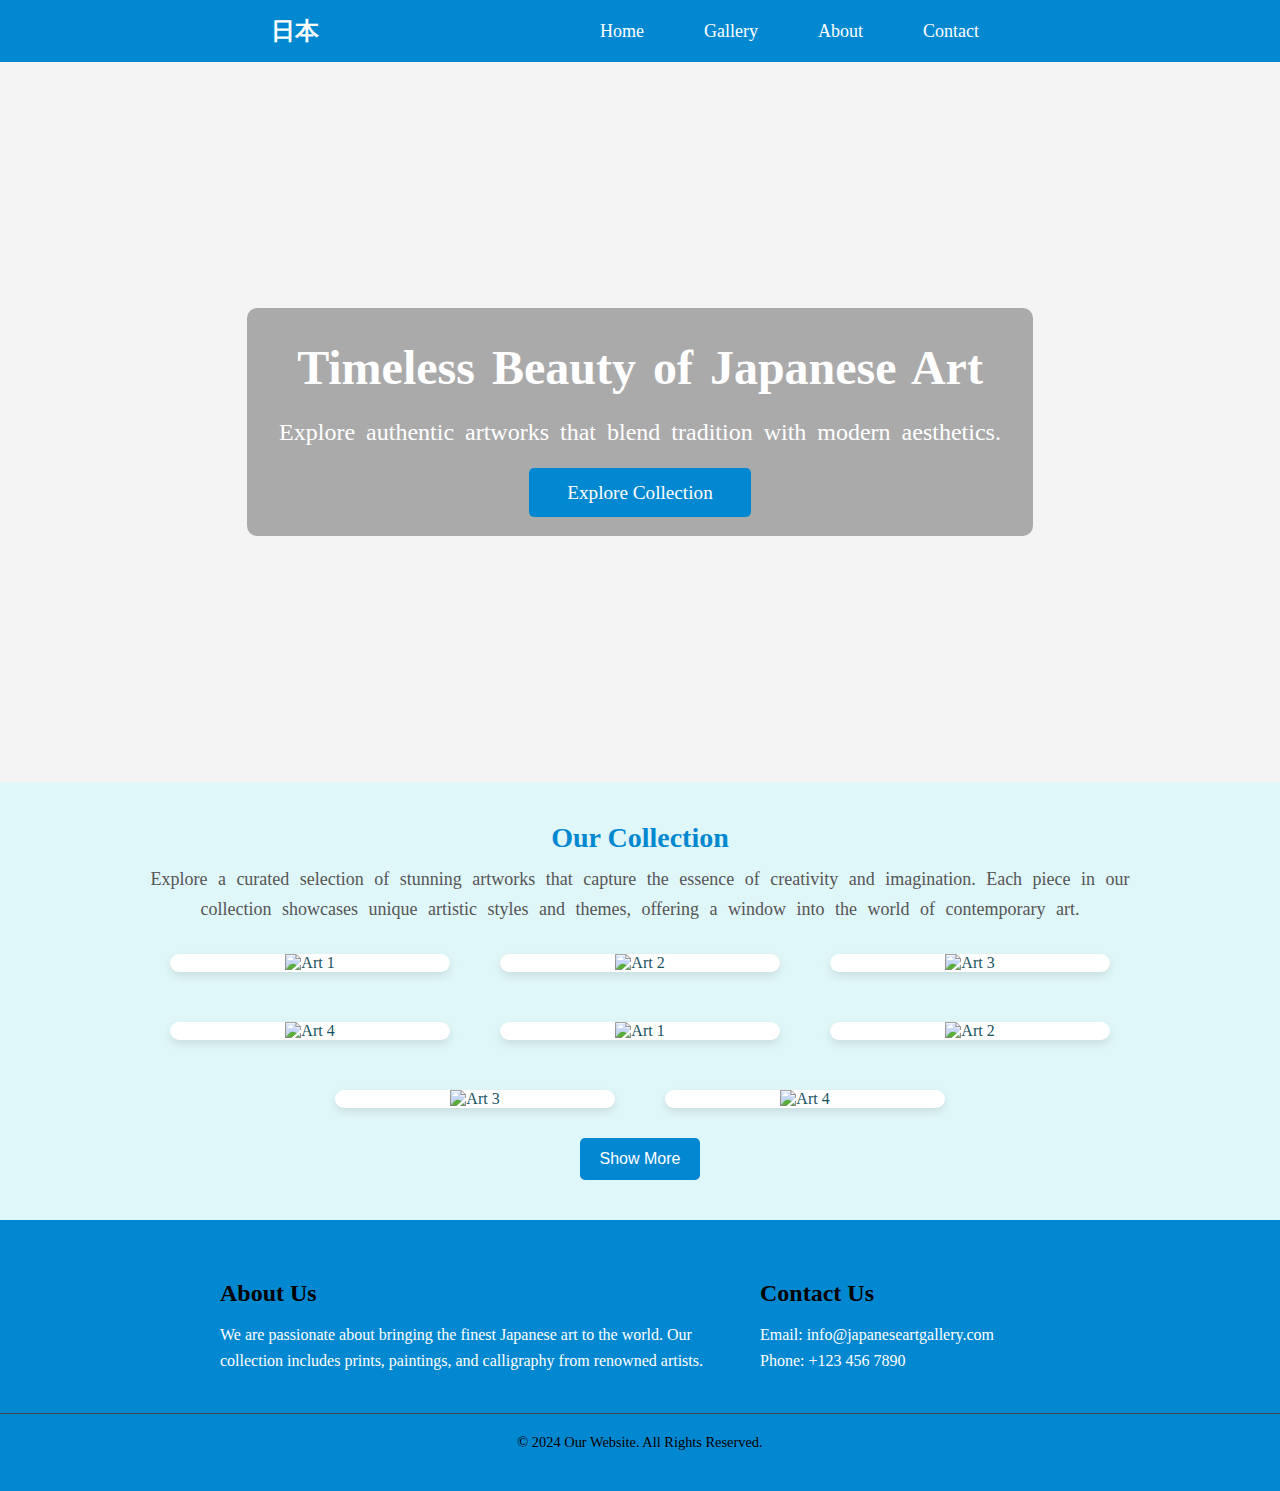
==== index.html @ 99364b18 "Le brief sans modification sur le code" ====
<!DOCTYPE html>
<html lang="en">
<head>
    <meta charset="UTF-8">
    <meta name="viewport" content="width=device-width, initial-scale=1.0">
    <meta name="description" content="Discover the beauty of traditional Japanese art. Explore our collection of paintings, prints, and calligraphy.">
    <title>Japanese Art Collection</title>
    <link rel="stylesheet" href="styles.css">
</head>
<body>
        <nav>
            <div class="navbar">
                <div class="brand">日本
                </div>
                <ul>
                    <li><a href="#">Home</a></li>
                    <li><a href="#">Gallery</a></li>
                    <li><a href="#">About</a></li>
                    <li><a href="#">Contact</a></li>
                </ul>
            </div>
        </nav>    

    <section id="home" class="hero">
        <div class="hero-content">
            <h2>Timeless Beauty of Japanese Art</h2>
            <p>Explore authentic artworks that blend tradition with modern aesthetics.</p>
            <a href="#collection" class="btn">Explore Collection</a>
        </div>
    </section>

    <section id="collection" class="gallery">
        <h2>Our Collection</h2>
        <p>Explore a curated selection of stunning artworks that capture the essence of creativity and imagination. Each piece in our collection showcases unique artistic styles and themes, offering a window into the world of contemporary art.</p>
        
        <div class="art-grid">
            <div class="art-item">
                <img src="images/blue-art1.jpg" alt="Art 1">
            </div>
            <div class="art-item">
                <img src="images/blue-art2.jpg" alt="Art 2">
            </div>
            <div class="art-item">
                <img src="images/blue-art3.jpg" alt="Art 3">               
            </div>
            <div class="art-item">
                <img src="images/art4.jpeg" alt="Art 4">
            </div>

            <div class="art-item">
                <img src="images/blue-art4.jpg" alt="Art 1">
            </div>
            <div class="art-item">
                <img src="images/art2.jpeg" alt="Art 2">
            </div>
            <div class="art-item">
                <img src="images/art3.jpeg" alt="Art 3">               
            </div>
            <div class="art-item">
                <img src="images/blue-art6.jpg" alt="Art 4">
            </div>


        </div>
        

        <div id="show-more">
            <button>Show More</button>
        </div>
    </section>

   
    


      <!-- Footer -->
      <footer>
        <div class="container">
            <div class="footer-content">
                <div class="footer-section about">
                    <h3>About Us</h3>
                    <p>We are passionate about bringing the finest Japanese art to the world. Our collection includes prints, paintings, and calligraphy from renowned artists.</p>
                </div>

                <div class="footer-section contact">
                    <h3>Contact Us</h3>
                    <p>Email: info@japaneseartgallery.com</p>
                    <p>Phone: +123 456 7890</p>
                </div>
            </div>
            <div class="footer-bottom">
                <p>&copy; 2024 Our Website. All Rights Reserved.</p>
            </div>
        </div>
    </footer>


  
    
</body>
</html>
---- styles.css ----
* {
    margin: 0;
    padding: 0;
    box-sizing: border-box;
}

body {
    font-family: cursive;
    color: #195362;
    background-color: #f4f4f4;
}

nav {
    background-color: #0288D1; /* sea blue */
    padding: 15px 20px;
}

.navbar {
    display: flex;
    justify-content: space-evenly;
    align-items: center;
}

.navbar ul {
    list-style: none;
    margin: 0;
    padding: 0;
    display: flex;
}

.navbar ul li {
    margin: 0 15px;
    position: relative;
}

.navbar ul li a {
    text-decoration: none;
    color: white;
    font-size: 18px;
    padding: 10px 15px;
    transition: color 0.3s ease, background-color 0.3s ease;
}

.navbar ul li a:hover {
    color: #0288D1; /* sea blue */
    background-color: #81D4FA; /* lighter sea blue */
    border-radius: 5px;
}

.navbar ul li::after {
    content: '';
    position: absolute;
    left: 0;
    bottom: -3px;
    width: 100%;
    height: 3px;
    background-color: #81D4FA; /* lighter sea blue */
    transform: scaleX(0);
    transition: transform 0.3s ease;
}

.navbar ul li:hover::after {
    transform: scaleX(1);
}

.brand {
    color: white;
    font-size: 24px;
    font-weight: bold;
}



/* Hero section*/
.hero {
    background-image: url('images/landing1.jpg');
    background-size: cover;
    background-position: center;
    height: 80vh;
    display: flex;
    justify-content: center;
    align-items: center;
    color: white;
    text-align: center;
}

.hero-content {
    background-color: rgba(0, 0, 0, 0.3);
    padding: 2em;
    border-radius: 10px;
}

.hero h2 {
    font-size: 3em;
    margin-bottom: 0.5em;
    word-spacing: 5px;
}

.hero p {
    font-size: 1.5em;
    margin-bottom: 1.5em;
    word-spacing: 5px;
}

.btn {
    background-color: #0288D1;
    color: white;
    padding: 0.75em 2em;
    border-radius: 5px;
    text-decoration: none;
    font-size: 1.2em;
}

.btn:hover {
    background-color: #6e99f5;
}



/* Start Gallery */

section#collection {
    padding: 40px;
    text-align: center;
    background-color: #E0F7FA; /* light sea color */
}

#collection h2 {
    color: #0288D1;
    font-size: 28px;
    margin-bottom: 10px;
}

#collection p {
    font-size: 18px;
    color: #555;
    margin-bottom: 30px;
    max-width: 1000px;
    margin-left: auto;
    margin-right: auto;
    word-spacing: 6px; /* Adjust this value as needed */

    line-height: 30px;

}

.art-grid {
    display: flex;
    flex-wrap: wrap;
    justify-content: center;
    gap: 50px;
}

.art-item {
    width: 280px;
    background-color: white;
    border-radius: 10px;
    box-shadow: 0 4px 8px rgba(0, 0, 0, 0.1);
    overflow: hidden;
    transition: transform 0.3s ease, box-shadow 0.3s ease;
}

.art-item img {
    width: 100%;
    height: 250px;
    object-fit: cover;
}

.art-item:hover {
    transform: translateY(-10px);
    box-shadow: 0 8px 16px rgba(0, 0, 0, 0.2);
}

#show-more {
    margin-top: 30px;
}

#show-more button {
    background-color: #0288D1;
    color: white;
    border: none;
    padding: 12px 20px;
    border-radius: 5px;
    font-size: 16px;
    cursor: pointer;
    transition: background-color 0.3s ease;
}

#show-more button:hover {
    background-color: #81D4FA;
}





/* Footer */
footer {
    background-color:#0288D1 ;
    color: rgb(0, 0, 0);
    padding: 40px 0;
}

.footer-content {
    display: flex;
    justify-content: space-between;
    flex-wrap: wrap;
    margin-bottom: 20px;
    padding-left: 200px;

}

.footer-section {
    flex: 1;
    padding: 20px;
}

.footer-section h3 {
    margin-bottom: 15px;
    font-size: 1.5em;
}

.footer-section p {
    color: #ffffff;
    font-size: 1em;
    line-height: 1.6;
}

.footer-bottom {
    text-align: center;
    padding-top: 20px;
    border-top: 1px solid #444;
}

footer p {
    margin: 0;
    font-size: 0.9em;
}
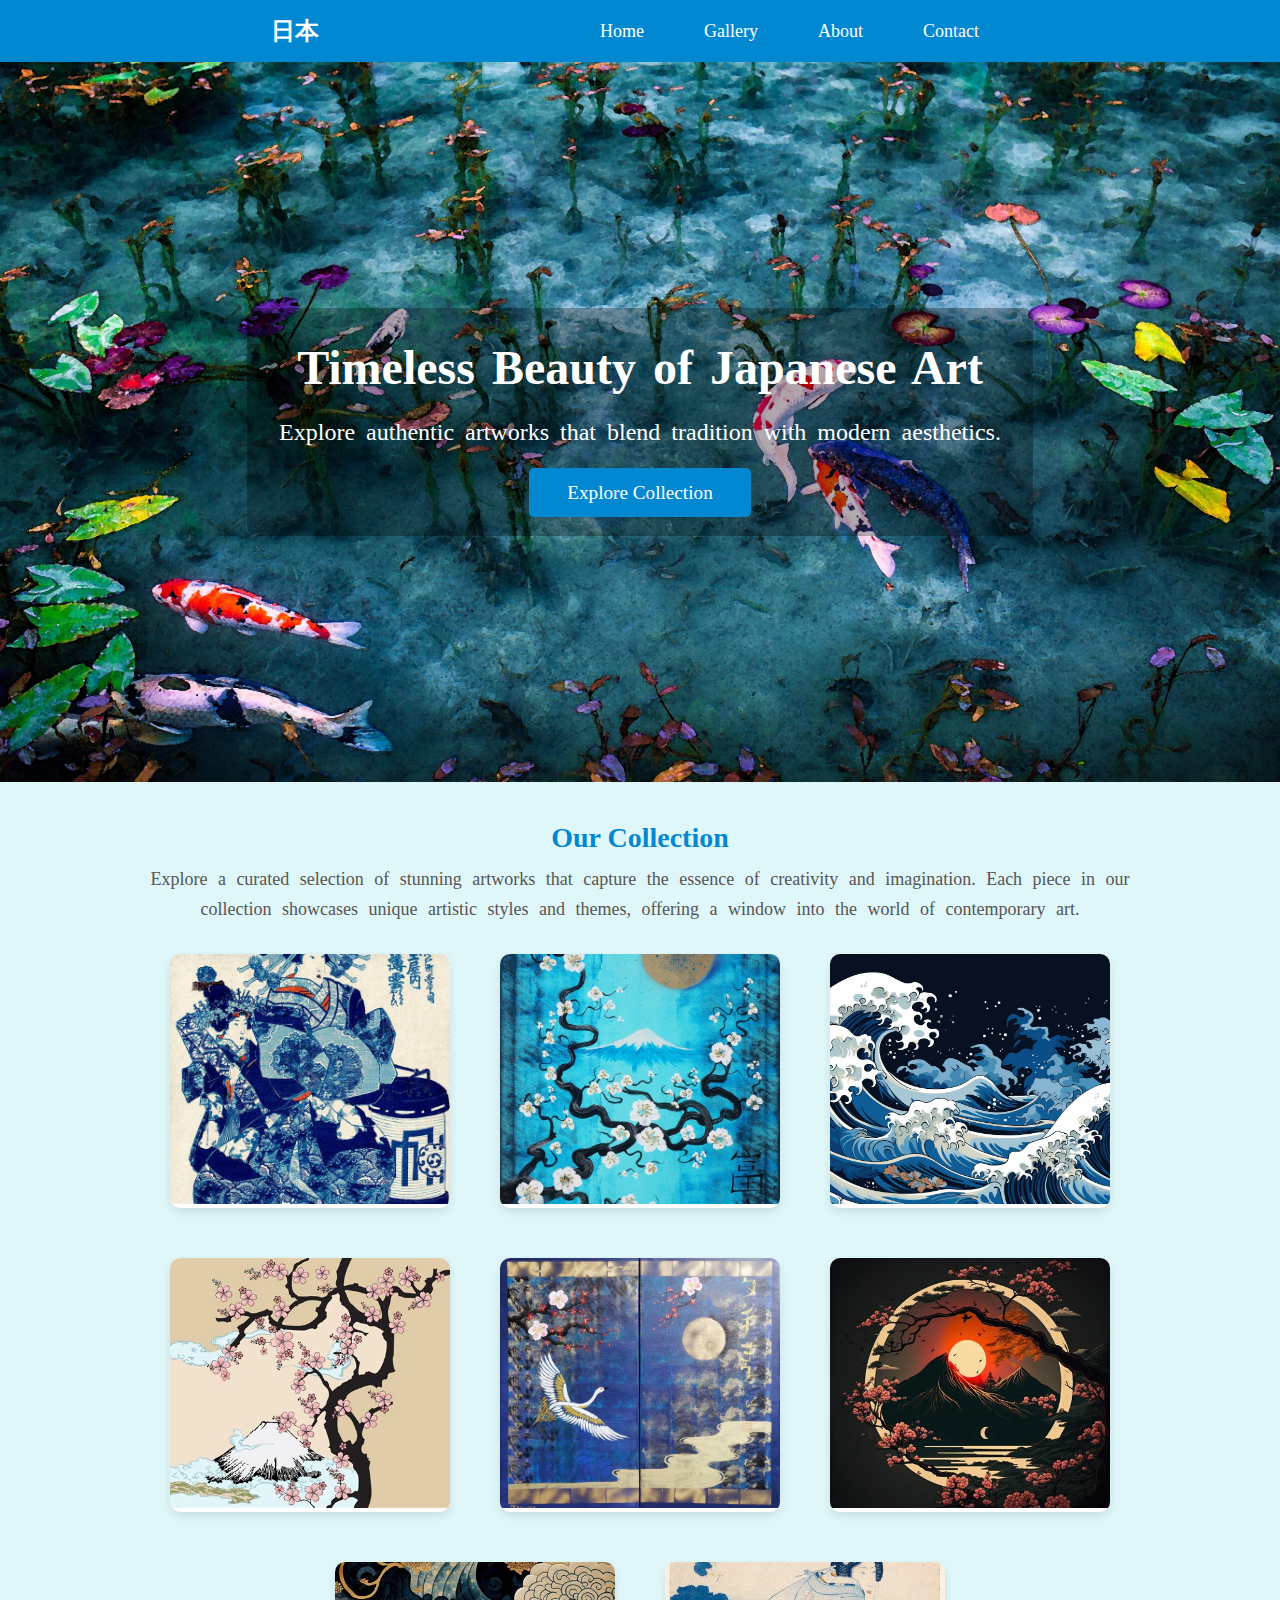
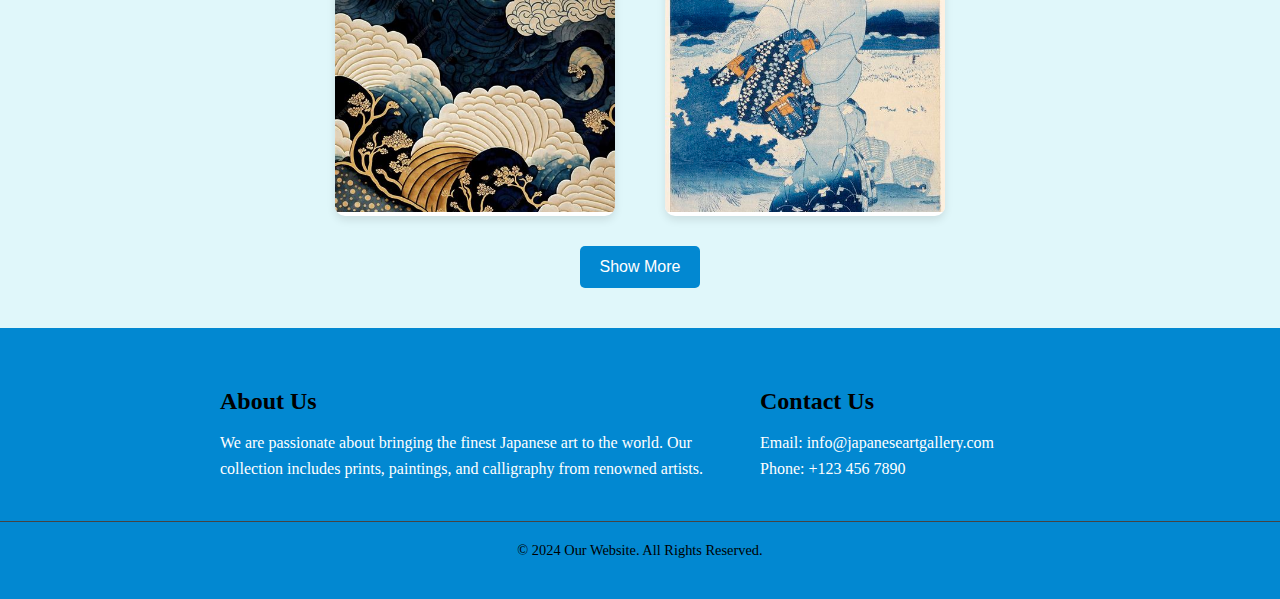
==== commit c169da4f: "J'ai termine le nav et 1er section dans le gallery" ====
--- a/index.html
+++ b/index.html
@@ -13,10 +13,10 @@
                 <div class="brand">日本
                 </div>
                 <ul>
-                    <li><a href="#">Home</a></li>
-                    <li><a href="#">Gallery</a></li>
-                    <li><a href="#">About</a></li>
-                    <li><a href="#">Contact</a></li>
+                    <li><a href="index.html">Home</a></li>
+                    <li><a href="/pages/gallery.html">Gallery</a></li>
+                    <li><a href="/pages/about.html">About</a></li>
+                    <li><a href="/pages/contact.html">Contact</a></li>
                 </ul>
             </div>
         </nav>    
--- a/styles.css
+++ b/styles.css
@@ -189,6 +189,65 @@
 #show-more button:hover {
     background-color: #81D4FA;
 }
+/* star Garlly section */
+.Galerie{
+    background: url(/images/japan\ galery.jpg);
+    background-size: cover;
+    background-position: center;
+    height: 80vh; 
+    color: white;
+    
+}
+.h1 h1 {
+    font-size: 52px;
+    font-weight: bold;
+    padding-left: 64px;
+    padding-top: 106px;
+}
+.h1 p {
+    padding-left: 20px;
+    text-align: center;
+    margin-left: -290px;
+    padding-top: 15px;
+    font-weight: bold;
+    font-size: 22px;
+}
+.classic_house h3{
+    color: #0288D1;
+    margin-top: 210px;
+    text-align: center;
+    font-size: 45px;
+}
+.house{
+    width: calc(100vw / 4);
+    height: 440px; 
+}
+.house img {
+    width: 100%;
+    height: 100%;
+    padding: 10px;
+    border-radius: 30px;
+}
+.img_house{
+    display: flex;
+    margin-top: 25px;
+}
+.classic_house button{
+    background-color: #0288D1;
+    color: white;
+    margin-left: 474px;
+    width: calc(100vw / 4);
+    text-align: center;
+    height: 45px;
+    border-radius: 25px;
+}
+
+
+
+
+
+
+/* end Garlly section */
 
 
 
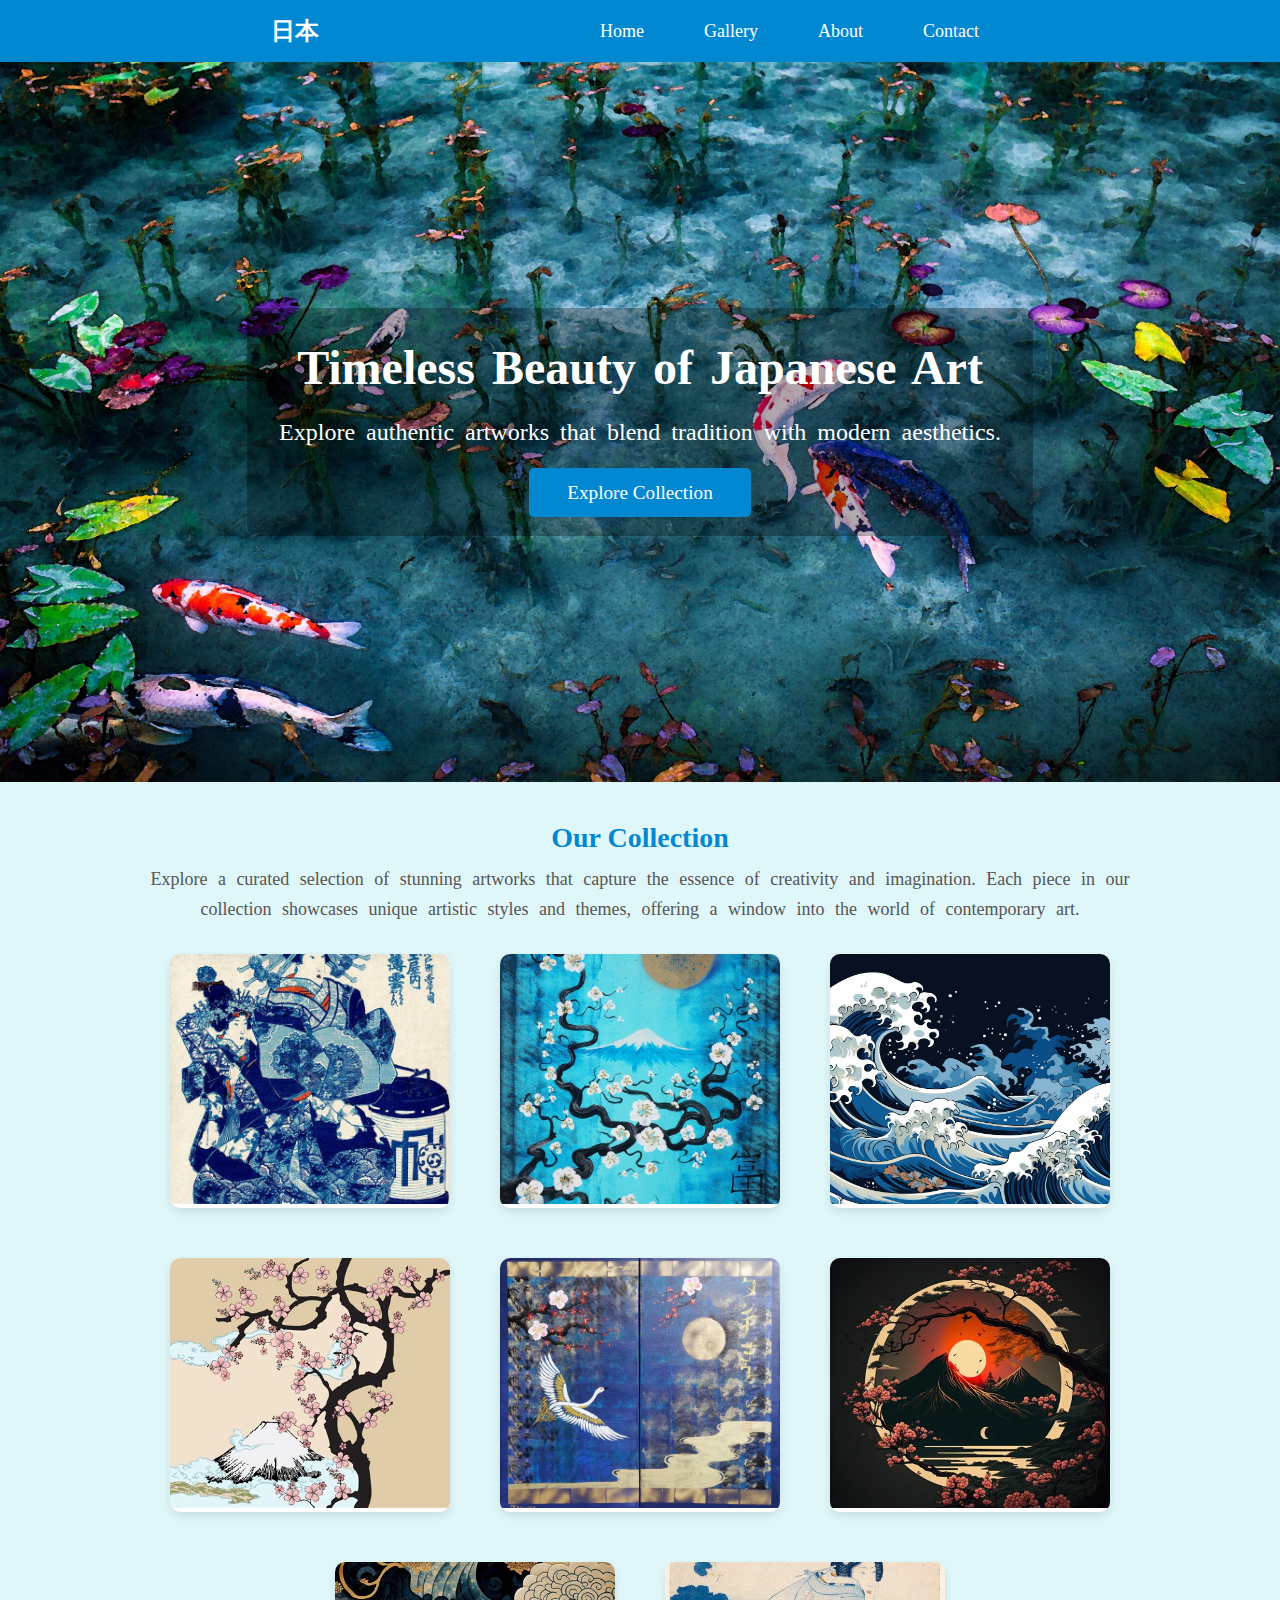
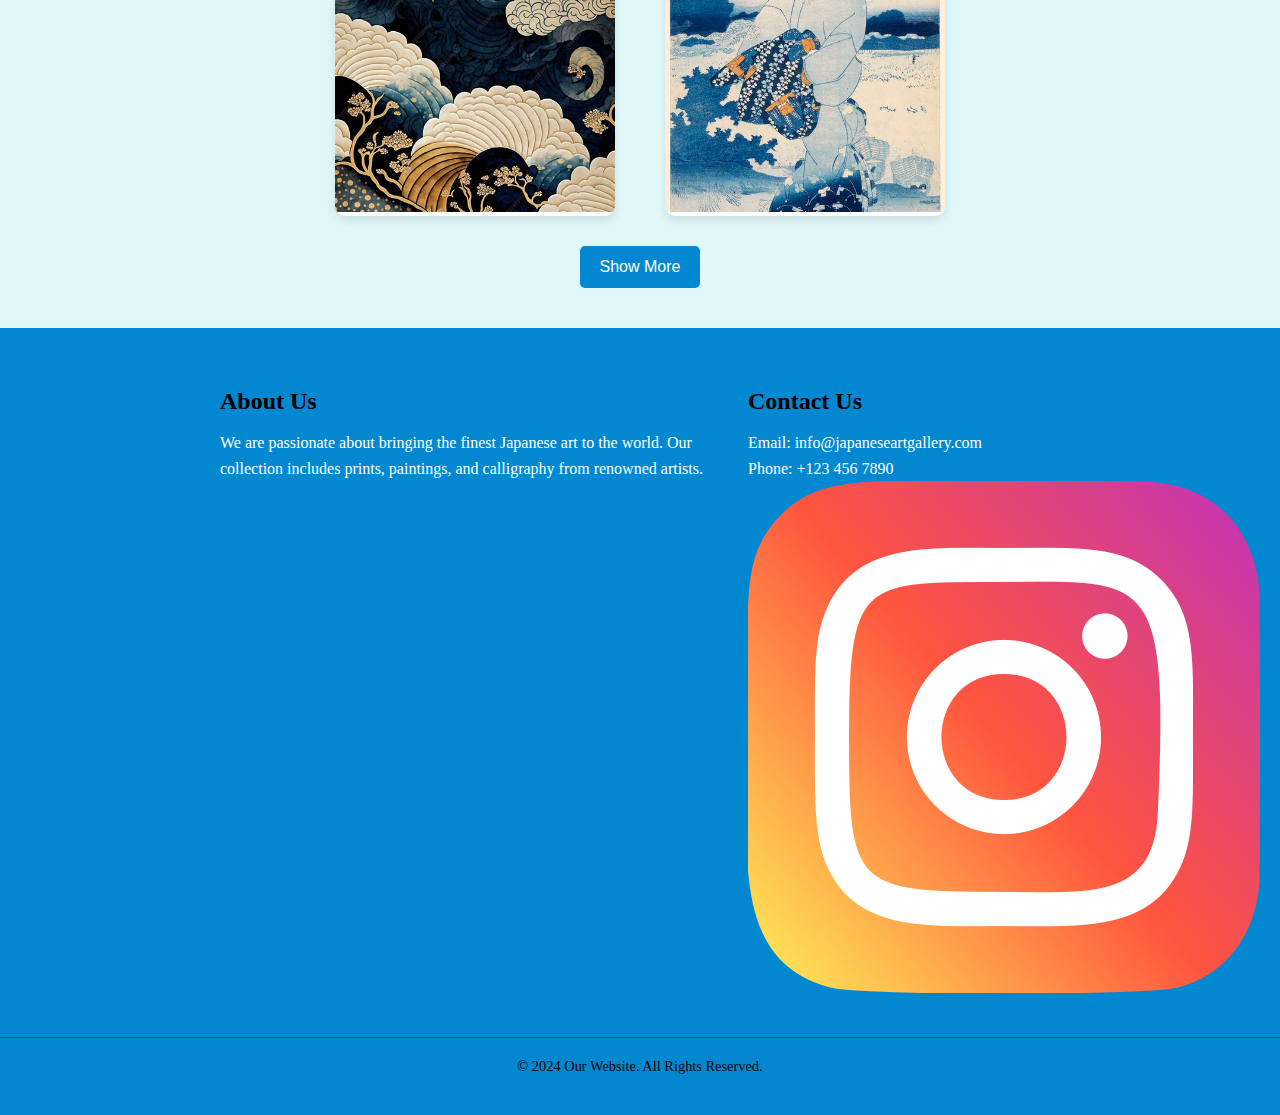
==== commit e047fd41: "J'ai modifier sur le pagr Gallery" ====
--- a/index.html
+++ b/index.html
@@ -86,6 +86,7 @@
                     <h3>Contact Us</h3>
                     <p>Email: info@japaneseartgallery.com</p>
                     <p>Phone: +123 456 7890</p>
+                    <img src="/images/icon/instagram_2111463.png" alt="">
                 </div>
             </div>
             <div class="footer-bottom">
--- a/styles.css
+++ b/styles.css
@@ -8,6 +8,7 @@
     font-family: cursive;
     color: #195362;
     background-color: #f4f4f4;
+    background-color: #E0F7FA;
 }
 
 nav {
@@ -190,7 +191,7 @@
     background-color: #81D4FA;
 }
 /* star Garlly section */
-.Galerie{
+.titel{
     background: url(/images/japan\ galery.jpg);
     background-size: cover;
     background-position: center;
@@ -198,48 +199,63 @@
     color: white;
     
 }
-.h1 h1 {
+.titel h1 {
     font-size: 52px;
     font-weight: bold;
     padding-left: 64px;
     padding-top: 106px;
 }
-.h1 p {
+.titel p {
     padding-left: 20px;
     text-align: center;
-    margin-left: -290px;
-    padding-top: 15px;
+     padding-top: 15px;
     font-weight: bold;
     font-size: 22px;
 }
-.classic_house h3{
+
+.classic_art h3{
     color: #0288D1;
-    margin-top: 210px;
+    margin-top: -75px;
     text-align: center;
     font-size: 45px;
 }
-.house{
+.classic_art{
+        padding-top: 96px;
+}
+.art{
     width: calc(100vw / 4);
     height: 440px; 
 }
-.house img {
+.art img {
     width: 100%;
     height: 100%;
     padding: 10px;
     border-radius: 30px;
 }
-.img_house{
+.img_art{
     display: flex;
     margin-top: 25px;
 }
-.classic_house button{
+.classic_art button{
     background-color: #0288D1;
     color: white;
+    margin-bottom: 15px;
+    margin-top: 20px;
     margin-left: 474px;
     width: calc(100vw / 4);
     text-align: center;
     height: 45px;
-    border-radius: 25px;
+     border: none;
+     font-family:  cursive;
+    padding: 12px 20px;
+    border-radius: 5px;
+    font-size: 16px;
+    cursor: pointer;
+    transition: background-color 0.3s ease;
+}
+.classic_art button:hover {
+    background-color: #81D4FA;
+    color: #000;
 }
 
 
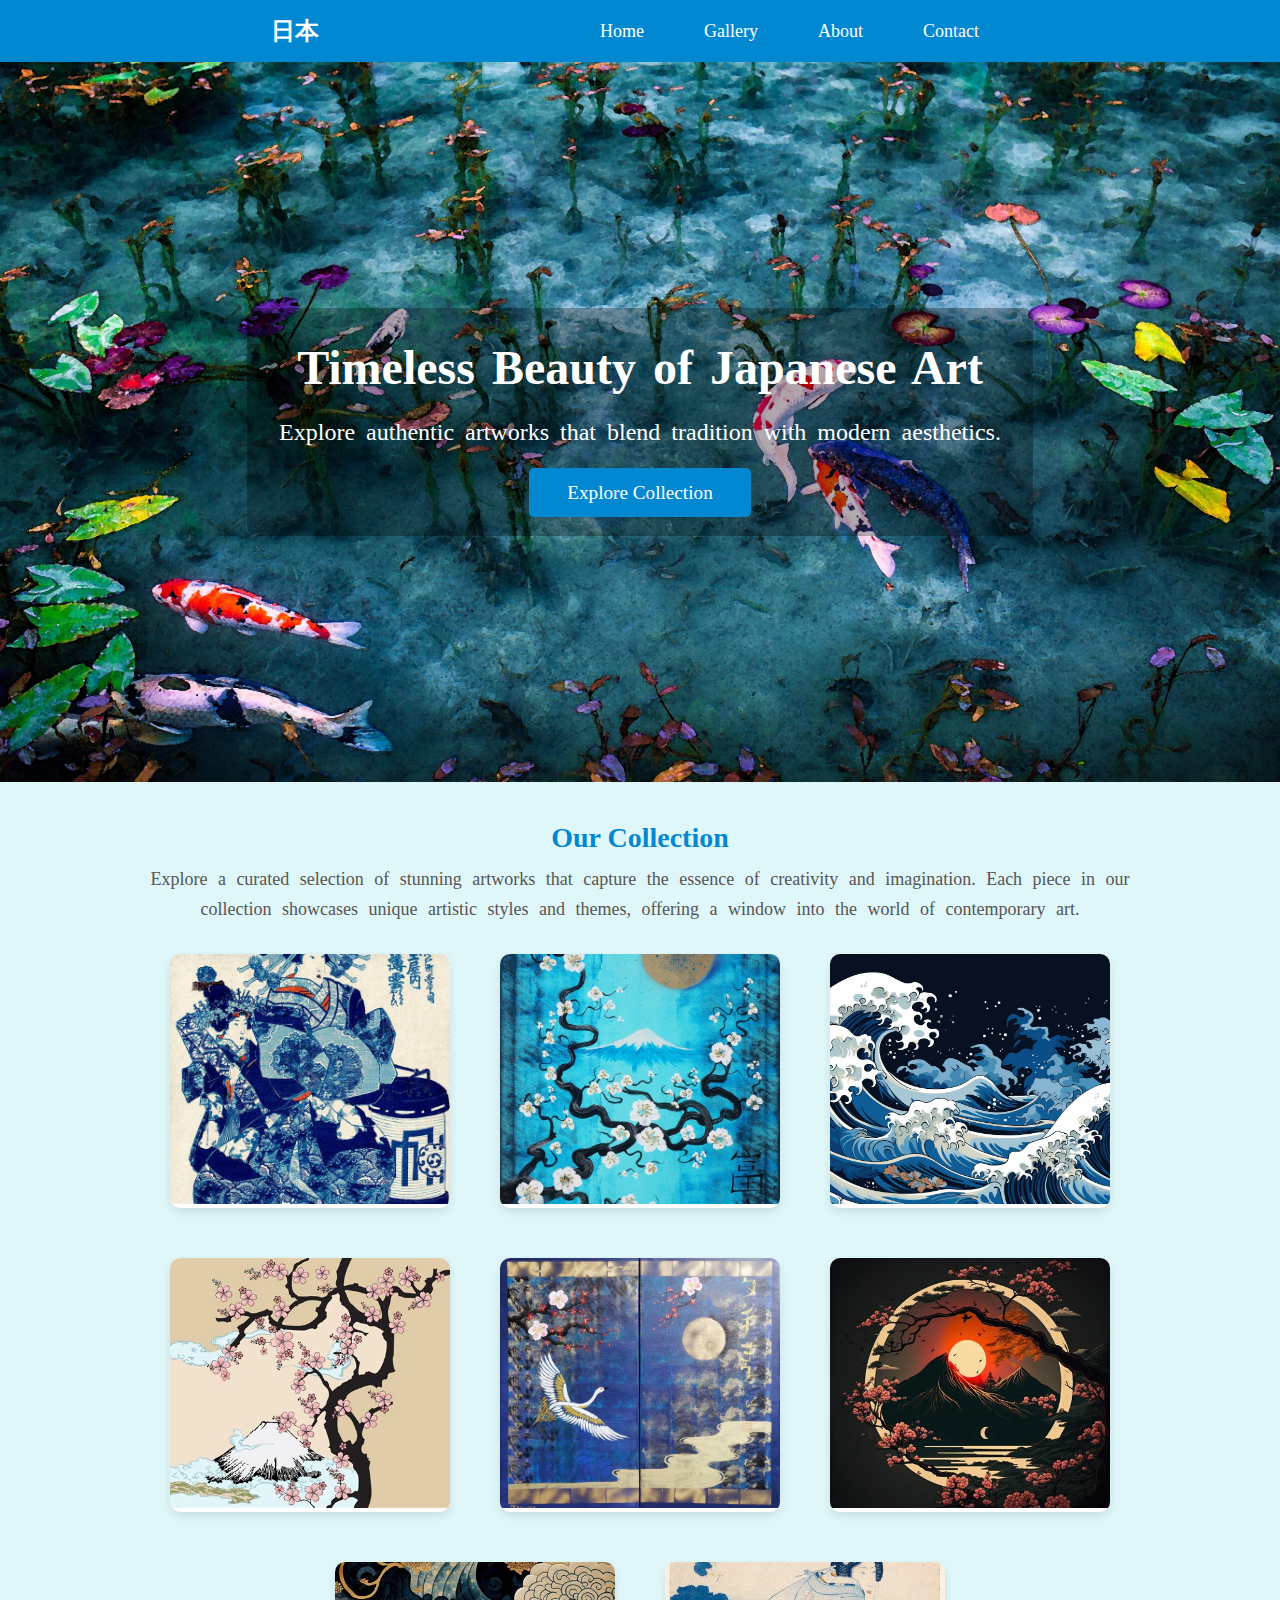
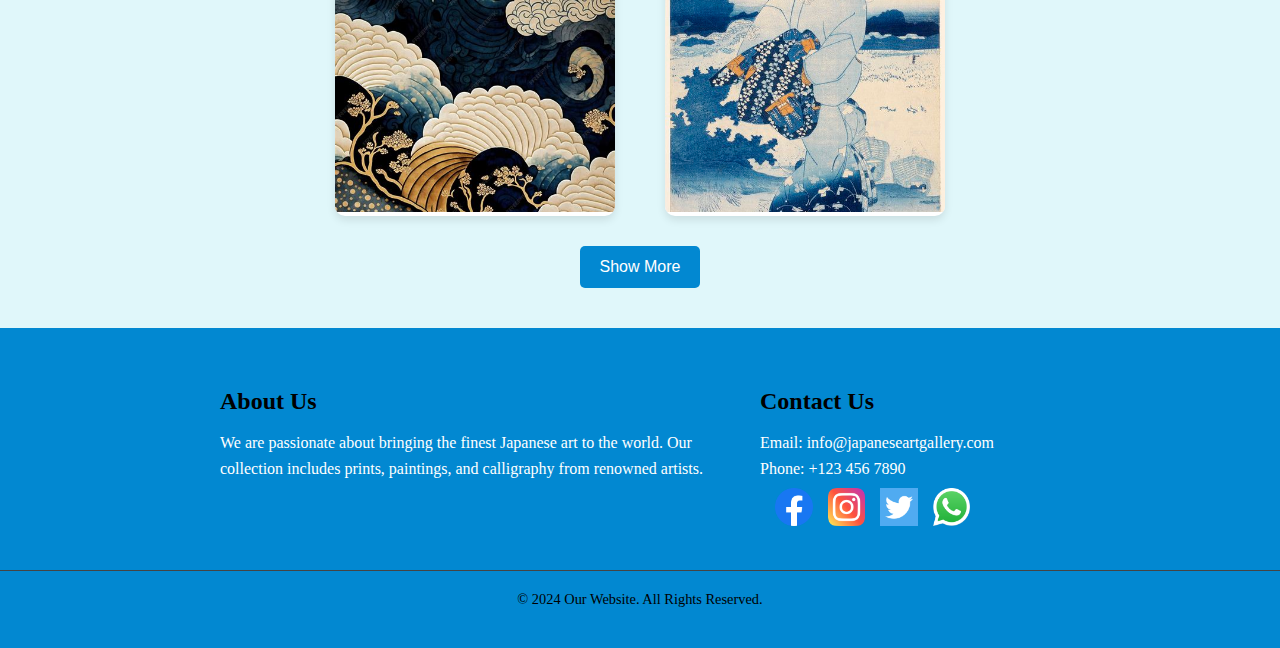
==== commit 7b891392: "J'ai termine la page gallery et modifier sur la footer" ====
--- a/index.html
+++ b/index.html
@@ -86,7 +86,15 @@
                     <h3>Contact Us</h3>
                     <p>Email: info@japaneseartgallery.com</p>
                     <p>Phone: +123 456 7890</p>
-                    <img src="/images/icon/instagram_2111463.png" alt="">
+                    <div class="icon">
+                       <a href="https://www.facebook.com/?locale2=fr_CA&_rdr" target="_blank"> <img src="/images/icon/facebook_5968764.png" alt="icon_facebook"></a>
+                       <a href="https://www.instagram.com/" target="_blank"> <img src="/images/icon/instagram_2111463.png" alt="icon_instagram"></a>
+                       <a href="https://x.com/?lang=fr" target="_blank">  <img src="/images/icon/twitter.png" alt="icon_twitter"></a>
+                       <a href="https://www.whatsapp.com/?lang=fr_FR" target="_blank"> <img src="/images/icon/whatsapp (2).png" alt="icon_whatsapp"></a>
+                        
+                       
+                       
+                    </div>
                 </div>
             </div>
             <div class="footer-bottom">
--- a/styles.css
+++ b/styles.css
@@ -300,6 +300,20 @@
     font-size: 1em;
     line-height: 1.6;
 }
+.icon{
+    width: 210px;
+    display: flex;
+    margin-top: 7px;
+}
+.icon a img{
+    width: 100%;
+   
+}
+.icon a{
+    padding-left: 15px;
+
+}
+
 
 .footer-bottom {
     text-align: center;
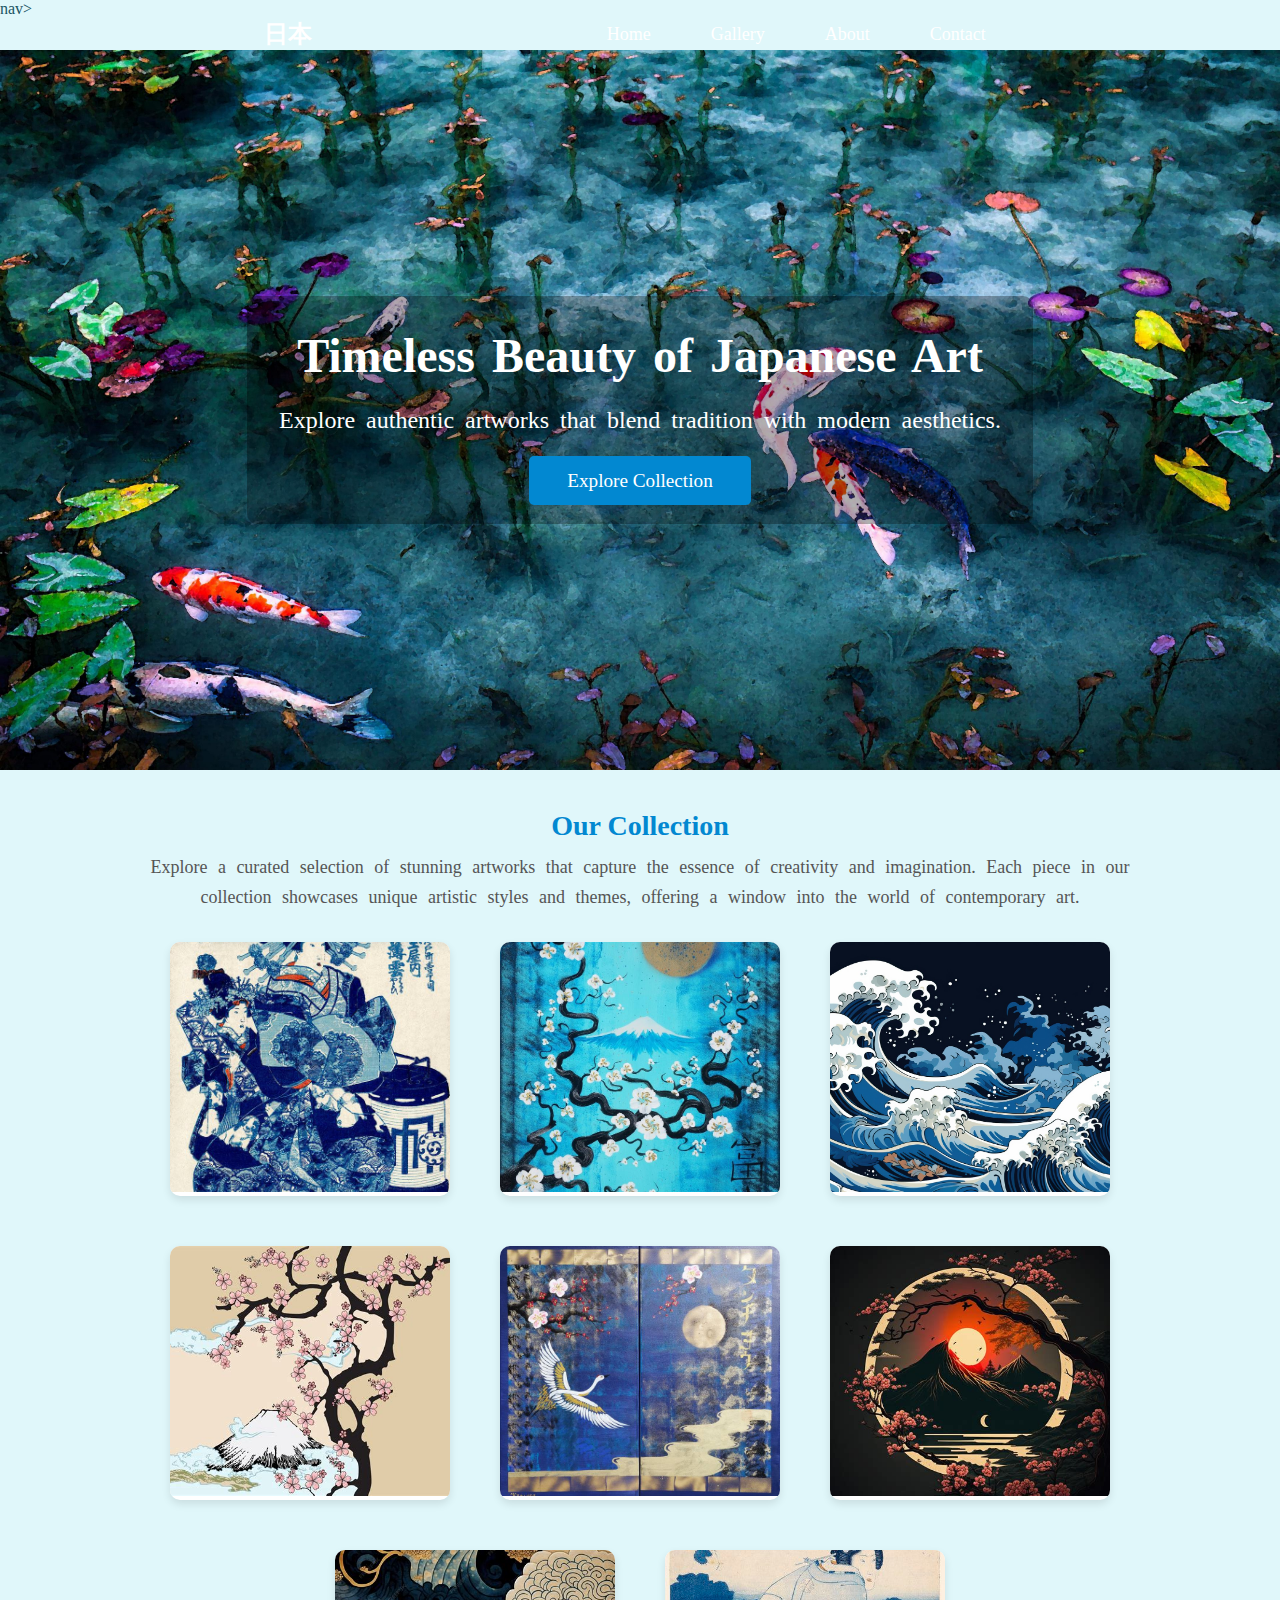
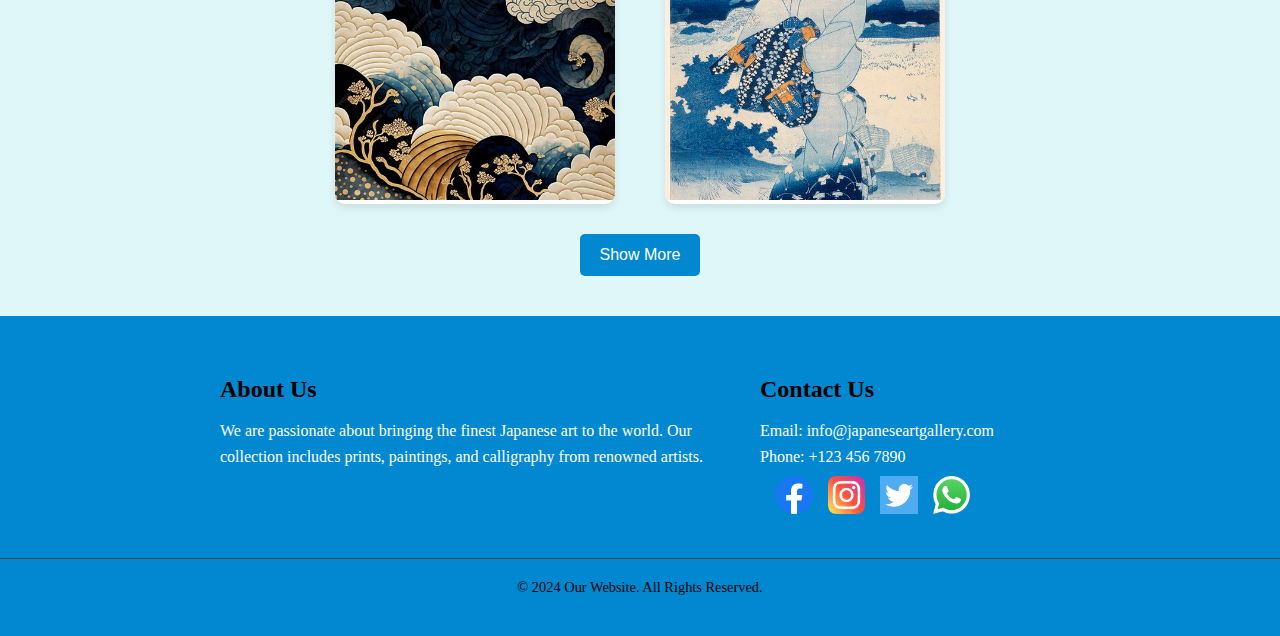
==== commit a2d07001: "Corrige quellque errore" ====
--- a/index.html
+++ b/index.html
@@ -5,21 +5,20 @@
     <meta name="viewport" content="width=device-width, initial-scale=1.0">
     <meta name="description" content="Discover the beauty of traditional Japanese art. Explore our collection of paintings, prints, and calligraphy.">
     <title>Japanese Art Collection</title>
-    <link rel="stylesheet" href="styles.css">
+    <link rel="stylesheet" href="houmstyl.css">
 </head>
 <body>
-        <nav>
-            <div class="navbar">
-                <div class="brand">日本
-                </div>
-                <ul>
-                    <li><a href="index.html">Home</a></li>
-                    <li><a href="/pages/gallery.html">Gallery</a></li>
-                    <li><a href="/pages/about.html">About</a></li>
-                    <li><a href="/pages/contact.html">Contact</a></li>
-                </ul>
-            </div>
-        </nav>    
+    nav>
+    <div class="navbar">
+      <div class="brand">日本</div>
+      <ul>
+        <li><a href="./index.html">Home</a></li>
+        <li><a href="./pages/gallery.html">Gallery</a></li>
+        <li><a href="./pages/about.html">About</a></li>
+        <li><a href="./pages/contact.html">Contact</a></li>
+      </ul>
+    </div>
+  </nav>  
 
     <section id="home" class="hero">
         <div class="hero-content">
@@ -87,14 +86,14 @@
                     <p>Email: info@japaneseartgallery.com</p>
                     <p>Phone: +123 456 7890</p>
                     <div class="icon">
-                       <a href="https://www.facebook.com/?locale2=fr_CA&_rdr" target="_blank"> <img src="/images/icon/facebook_5968764.png" alt="icon_facebook"></a>
-                       <a href="https://www.instagram.com/" target="_blank"> <img src="/images/icon/instagram_2111463.png" alt="icon_instagram"></a>
-                       <a href="https://x.com/?lang=fr" target="_blank">  <img src="/images/icon/twitter.png" alt="icon_twitter"></a>
-                       <a href="https://www.whatsapp.com/?lang=fr_FR" target="_blank"> <img src="/images/icon/whatsapp (2).png" alt="icon_whatsapp"></a>
+                        <a href="https://www.facebook.com/?locale2=fr_CA&_rdr" target="_blank"> <img src="./images/icon/facebook_5968764.png" alt="icon_facebook"></a>
+                        <a href="https://www.instagram.com/" target="_blank"> <img src="./images/icon/instagram_2111463.png" alt="icon_instagram"></a>
+                        <a href="https://x.com/?lang=fr" target="_blank">  <img src="./images/icon/twitter.png" alt="icon_twitter"></a>
+                        <a href="https://www.whatsapp.com/?lang=fr_FR" target="_blank"> <img src="./images/icon/whatsapp (2).png" alt="icon_whatsapp"></a>
+                         
                         
-                       
-                       
-                    </div>
+                        
+                     </div>
                 </div>
             </div>
             <div class="footer-bottom">
--- a/houmstyl.css
+++ b/houmstyl.css
@@ -0,0 +1,247 @@
+* {
+    margin: 0;
+    padding: 0;
+    box-sizing: border-box;
+}
+
+body {
+    font-family: cursive;
+    color: #195362;
+    background-color: #f4f4f4;
+    background-color: #E0F7FA;
+}
+nav {
+    background-color: #0288D1; /* sea blue */
+    padding: 15px 20px;
+}
+
+.navbar {
+    display: flex;
+    justify-content: space-evenly;
+    align-items: center;
+}
+
+.navbar ul {
+    list-style: none;
+    margin: 0;
+    padding: 0;
+    display: flex;
+}
+
+.navbar ul li {
+    margin: 0 15px;
+    position: relative;
+}
+
+.navbar ul li a {
+    text-decoration: none;
+    color: white;
+    font-size: 18px;
+    padding: 10px 15px;
+    transition: color 0.3s ease, background-color 0.3s ease;
+}
+
+.navbar ul li a:hover {
+    color: #0288D1; /* sea blue */
+    background-color: #81D4FA; /* lighter sea blue */
+    border-radius: 5px;
+}
+
+.navbar ul li::after {
+    content: '';
+    position: absolute;
+    left: 0;
+    bottom: -3px;
+    width: 100%;
+    height: 3px;
+    background-color: #81D4FA; /* lighter sea blue */
+    transform: scaleX(0);
+    transition: transform 0.3s ease;
+}
+
+.navbar ul li:hover::after {
+    transform: scaleX(1);
+}
+
+.brand {
+    color: white;
+    font-size: 24px;
+    font-weight: bold;
+}
+
+
+/* Hero section*/
+.hero {
+    background-image: url('images/landing1.jpg');
+    background-size: cover;
+    background-position: center;
+    height: 80vh;
+    display: flex;
+    justify-content: center;
+    align-items: center;
+    color: white;
+    text-align: center;
+}
+
+.hero-content {
+    background-color: rgba(0, 0, 0, 0.3);
+    padding: 2em;
+    border-radius: 10px;
+}
+
+.hero h2 {
+    font-size: 3em;
+    margin-bottom: 0.5em;
+    word-spacing: 5px;
+}
+
+.hero p {
+    font-size: 1.5em;
+    margin-bottom: 1.5em;
+    word-spacing: 5px;
+}
+
+.btn {
+    background-color: #0288D1;
+    color: white;
+    padding: 0.75em 2em;
+    border-radius: 5px;
+    text-decoration: none;
+    font-size: 1.2em;
+}
+
+.btn:hover {
+    background-color: #6e99f5;
+}
+
+
+
+/* Start Gallery */
+
+section#collection {
+    padding: 40px;
+    text-align: center;
+    background-color: #E0F7FA; /* light sea color */
+}
+
+#collection h2 {
+    color: #0288D1;
+    font-size: 28px;
+    margin-bottom: 10px;
+}
+
+#collection p {
+    font-size: 18px;
+    color: #555;
+    margin-bottom: 30px;
+    max-width: 1000px;
+    margin-left: auto;
+    margin-right: auto;
+    word-spacing: 6px; /* Adjust this value as needed */
+
+    line-height: 30px;
+
+}
+
+.art-grid {
+    display: flex;
+    flex-wrap: wrap;
+    justify-content: center;
+    gap: 50px;
+}
+
+.art-item {
+    width: 280px;
+    background-color: white;
+    border-radius: 10px;
+    box-shadow: 0 4px 8px rgba(0, 0, 0, 0.1);
+    overflow: hidden;
+    transition: transform 0.3s ease, box-shadow 0.3s ease;
+}
+
+.art-item img {
+    width: 100%;
+    height: 250px;
+    object-fit: cover;
+}
+
+.art-item:hover {
+    transform: translateY(-10px);
+    box-shadow: 0 8px 16px rgba(0, 0, 0, 0.2);
+}
+
+#show-more {
+    margin-top: 30px;
+}
+
+#show-more button {
+    background-color: #0288D1;
+    color: white;
+    border: none;
+    padding: 12px 20px;
+    border-radius: 5px;
+    font-size: 16px;
+    cursor: pointer;
+    transition: background-color 0.3s ease;
+}
+
+#show-more button:hover {
+    background-color: #81D4FA;
+}
+/* Footer */
+footer {
+    background-color:#0288D1 ;
+    color: rgb(0, 0, 0);
+    padding: 40px 0;
+}
+
+.footer-content {
+    display: flex;
+    justify-content: space-between;
+    flex-wrap: wrap;
+    margin-bottom: 20px;
+    padding-left: 200px;
+
+}
+
+.footer-section {
+    flex: 1;
+    padding: 20px;
+}
+
+.footer-section h3 {
+    margin-bottom: 15px;
+    font-size: 1.5em;
+}
+
+.footer-section p {
+    color: #ffffff;
+    font-size: 1em;
+    line-height: 1.6;
+}
+.icon{
+    width: 210px;
+    display: flex;
+    margin-top: 7px;
+}
+.icon a img{
+    width: 100%;
+   
+}
+.icon a{
+    padding-left: 15px;
+
+}
+
+
+
+.footer-bottom {
+    text-align: center;
+    padding-top: 20px;
+    border-top: 1px solid #444;
+}
+
+footer p {
+    margin: 0;
+    font-size: 0.9em;
+}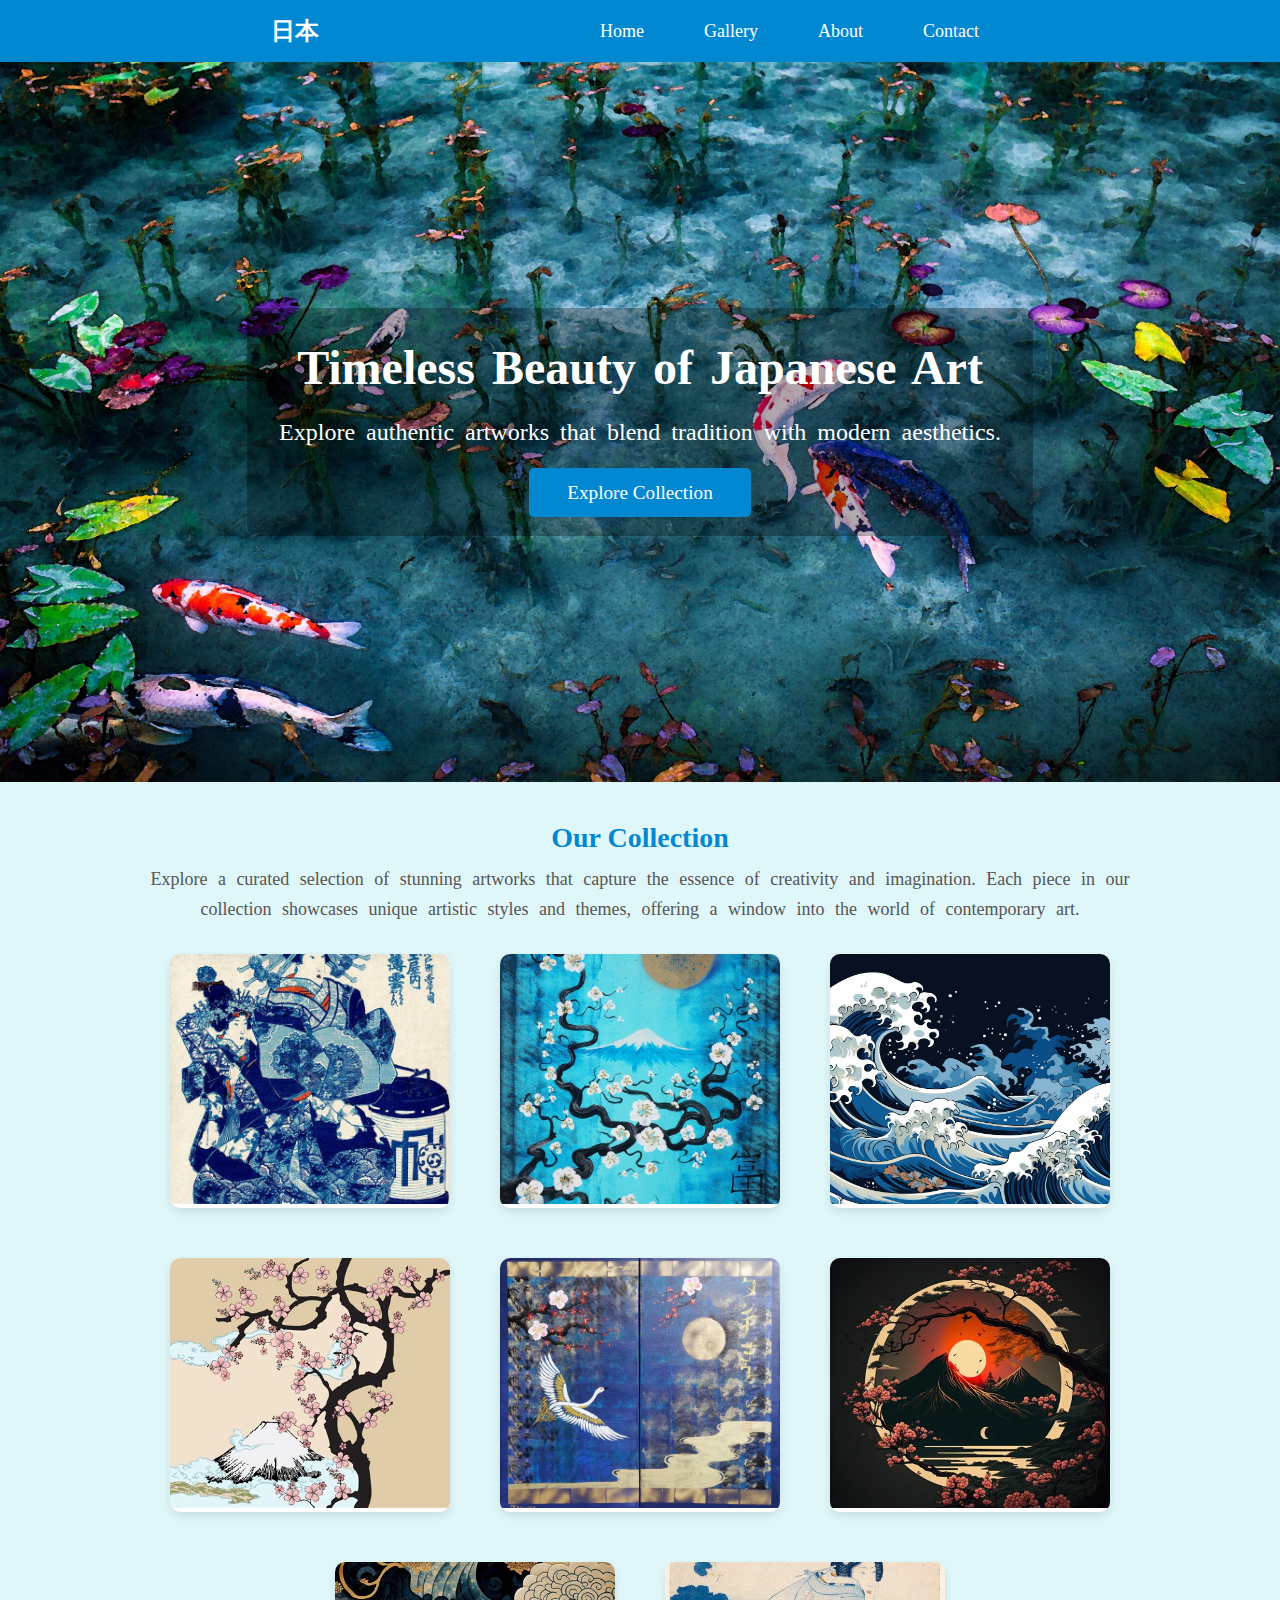
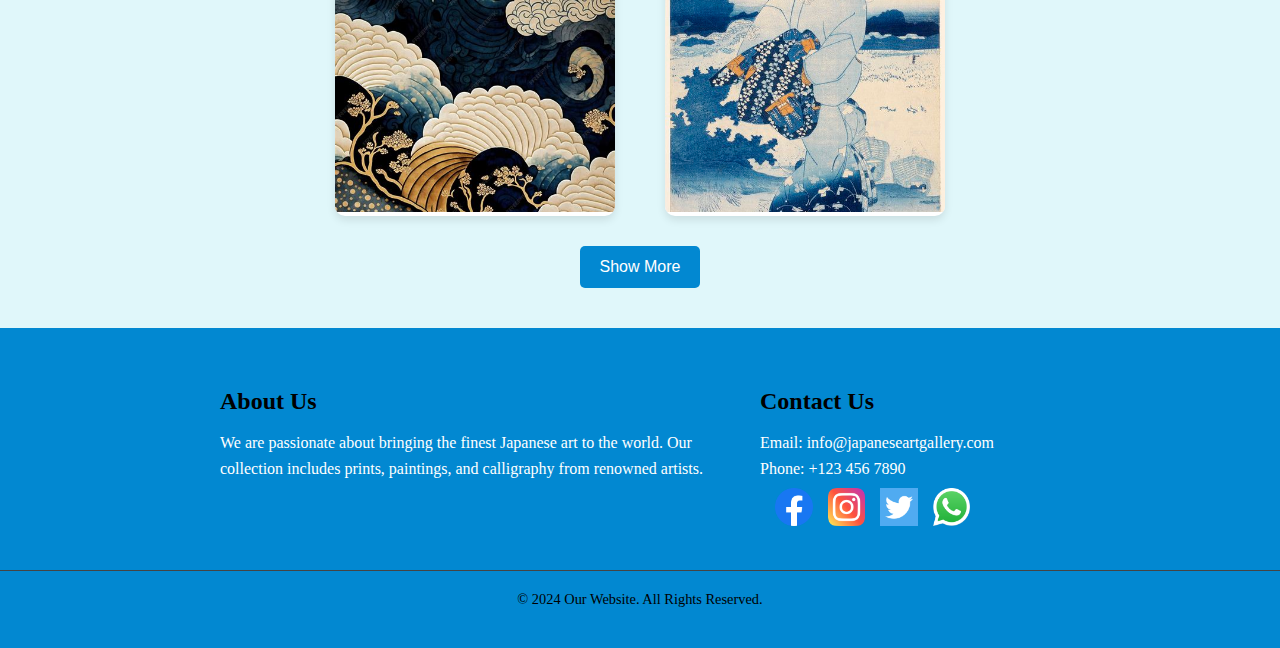
==== commit cb49f406: "J'ai corrige quelle que errore" ====
--- a/index.html
+++ b/index.html
@@ -8,7 +8,7 @@
     <link rel="stylesheet" href="houmstyl.css">
 </head>
 <body>
-    nav>
+    <nav>
     <div class="navbar">
       <div class="brand">日本</div>
       <ul>
--- a/houmstyl.css
+++ b/houmstyl.css
@@ -72,7 +72,7 @@
 
 /* Hero section*/
 .hero {
-    background-image: url('images/landing1.jpg');
+    background-image: url('./images/landing1.jpg');
     background-size: cover;
     background-position: center;
     height: 80vh;
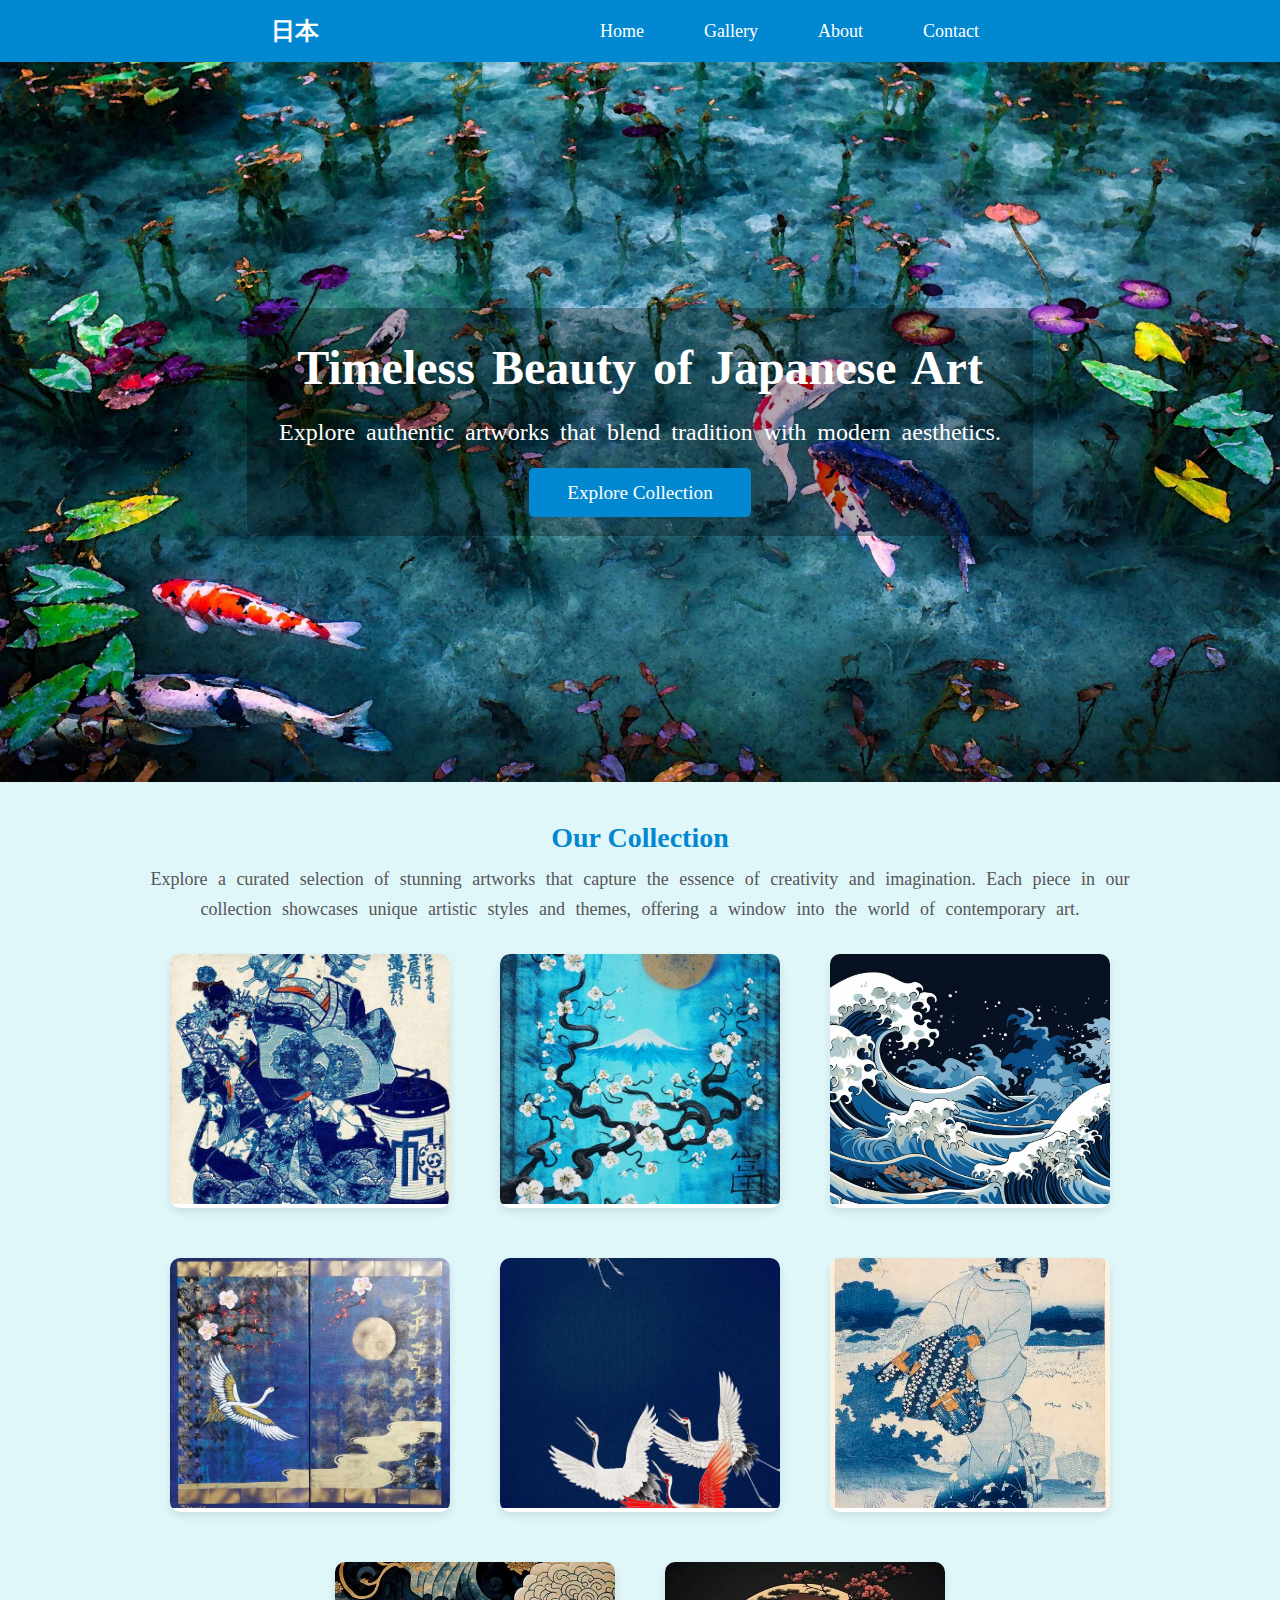
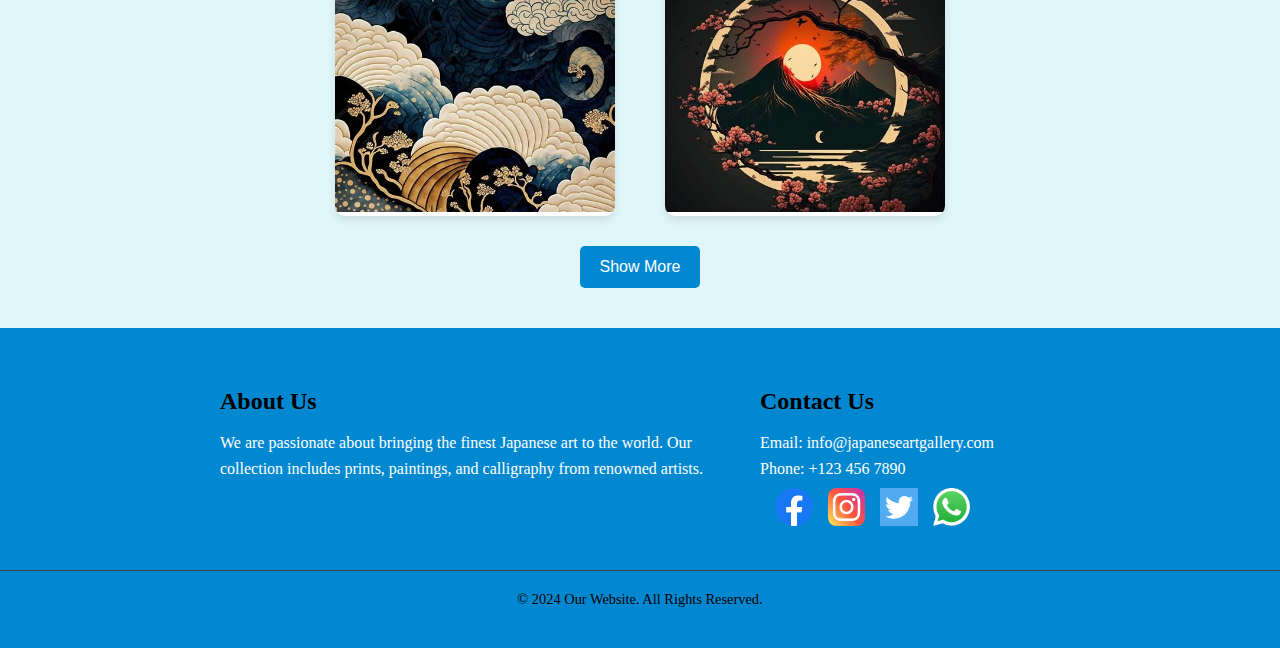
==== commit 688d4390: "J'ai ameliore la perfermonse" ====
--- a/index.html
+++ b/index.html
@@ -34,29 +34,29 @@
         
         <div class="art-grid">
             <div class="art-item">
-                <img src="images/blue-art1.jpg" alt="Art 1">
+                <img src="images/blue-art1.webp" alt="Art 1" loading="lazy">
             </div>
             <div class="art-item">
-                <img src="images/blue-art2.jpg" alt="Art 2">
+                <img src="images/blue-art2.webp" alt="Art 2"loading="lazy">
             </div>
             <div class="art-item">
-                <img src="images/blue-art3.jpg" alt="Art 3">               
+                <img src="images/blue-art3.webp" alt="Art 3" loading="lazy">               
             </div>
             <div class="art-item">
-                <img src="images/art4.jpeg" alt="Art 4">
+                <img src="images/blue-art4.webp" alt="Art 4" loading="lazy">
             </div>
 
             <div class="art-item">
-                <img src="images/blue-art4.jpg" alt="Art 1">
+                <img src="images/blue-art5_1.webp" alt="Art 1" loading="lazy">
             </div>
             <div class="art-item">
-                <img src="images/art2.jpeg" alt="Art 2">
+                <img src="images/blue-art6_1.webp" alt="Art 2" loading="lazy">
             </div>
             <div class="art-item">
-                <img src="images/art3.jpeg" alt="Art 3">               
+                <img src="images/art3.webp" alt="Art 3" loading="lazy" >               
             </div>
             <div class="art-item">
-                <img src="images/blue-art6.jpg" alt="Art 4">
+                <img src="images/art2.webp" alt="Art 4" loading="lazy">
             </div>
 
 
--- a/houmstyl.css
+++ b/houmstyl.css
@@ -72,7 +72,7 @@
 
 /* Hero section*/
 .hero {
-    background-image: url('./images/landing1.jpg');
+    background-image: url('./images/landing1.webp');
     background-size: cover;
     background-position: center;
     height: 80vh;
